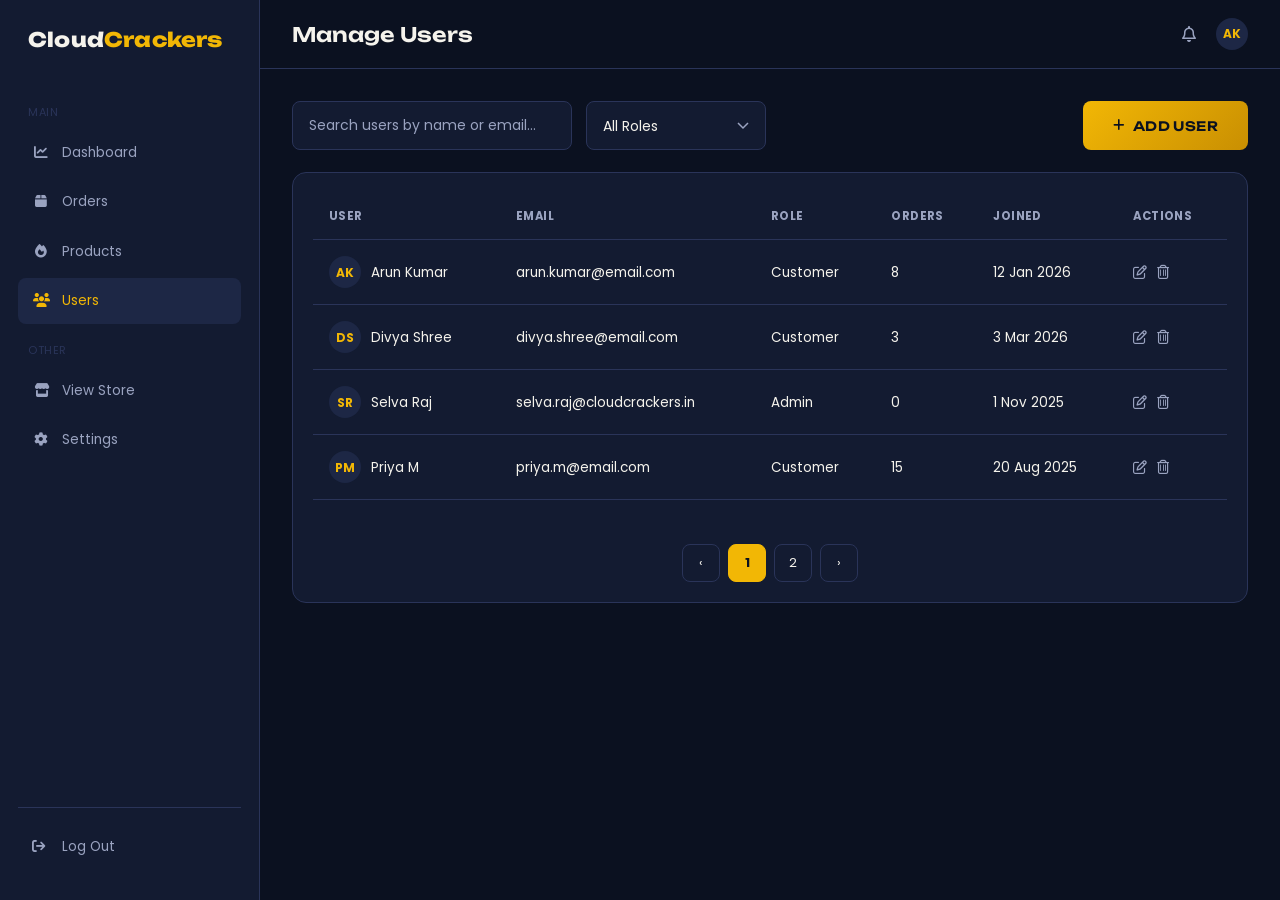
==== frontend/pages/admin-users.html @ 6814dc32 "first" ====
<!DOCTYPE html>
<html lang="en">
<head>
    <meta charset="UTF-8">
    <meta name="viewport" content="width=device-width, initial-scale=1.0">
    <title>Users | CloudCrackers Admin</title>
    <link rel="stylesheet" href="../css/style.css">
    <link rel="preconnect" href="https://fonts.googleapis.com">
    <link rel="preconnect" href="https://fonts.gstatic.com" crossorigin>
    <link href="https://fonts.googleapis.com/css2?family=Poppins:wght@300;400;500;600;700&family=Unbounded:wght@400;600;800&display=swap" rel="stylesheet">
    <link rel="stylesheet" href="https://cdnjs.cloudflare.com/ajax/libs/font-awesome/6.6.0/css/all.min.css">
    <link rel="icon" href="../icons/favicon.ico">
</head>
<body>
    <div class="admin-body">
        <aside class="admin-sidebar">
            <a href="admin-dashboard.html"><span class="logo-text">Cloud<em>Crackers</em></span></a>
            <nav class="admin-nav">
                <div class="nav-label">Main</div>
                <a href="admin-dashboard.html" class=""><i class="fa-solid fa-chart-line"></i> Dashboard</a>
                <a href="admin-orders.html" class=""><i class="fa-solid fa-box"></i> Orders</a>
                <a href="admin-products.html" class=""><i class="fa-solid fa-fire"></i> Products</a>
                <a href="admin-users.html" class="active"><i class="fa-solid fa-users"></i> Users</a>
                <div class="nav-label">Other</div>
                <a href="../index.html"><i class="fa-solid fa-store"></i> View Store</a>
                <a href="#"><i class="fa-solid fa-gear"></i> Settings</a>
            </nav>
            <div class="admin-sidebar-foot">
                <div class="profile-nav"><a href="login.html"><i class="fa-solid fa-arrow-right-from-bracket"></i> Log Out</a></div>
            </div>
        </aside>

        <main class="admin-main">
            <div class="admin-topbar">
                <h1>Manage Users</h1>
                <div class="admin-topbar-right">
                    <i class="fa-regular fa-bell" style="color:var(--muted);"></i>
                    <div class="table-avatar">AK</div>
                </div>
            </div>
            <div class="admin-content">
                <div class="search-filter-bar">
                    <input class="form-control" type="text" placeholder="Search users by name or email...">
                    <select class="form-control"><option>All Roles</option><option>Customer</option><option>Admin</option></select>
                    <button class="btn btn-primary" style="margin-left:auto;"><i class="fa-solid fa-plus"></i> Add User</button>
                </div>

                <div class="card">
                    <table class="data-table">
                        <thead><tr><th>User</th><th>Email</th><th>Role</th><th>Orders</th><th>Joined</th><th>Actions</th></tr></thead>
                        <tbody>
                            <tr>
                                <td><div class="table-user"><div class="table-avatar">AK</div> Arun Kumar</div></td>
                                <td>arun.kumar@email.com</td><td>Customer</td><td>8</td><td>12 Jan 2026</td>
                                <td><div class="table-actions"><button><i class="fa-regular fa-pen-to-square"></i></button><button class="danger"><i class="fa-regular fa-trash-can"></i></button></div></td>
                            </tr>
                            <tr>
                                <td><div class="table-user"><div class="table-avatar">DS</div> Divya Shree</div></td>
                                <td>divya.shree@email.com</td><td>Customer</td><td>3</td><td>3 Mar 2026</td>
                                <td><div class="table-actions"><button><i class="fa-regular fa-pen-to-square"></i></button><button class="danger"><i class="fa-regular fa-trash-can"></i></button></div></td>
                            </tr>
                            <tr>
                                <td><div class="table-user"><div class="table-avatar">SR</div> Selva Raj</div></td>
                                <td>selva.raj@cloudcrackers.in</td><td>Admin</td><td>0</td><td>1 Nov 2025</td>
                                <td><div class="table-actions"><button><i class="fa-regular fa-pen-to-square"></i></button><button class="danger"><i class="fa-regular fa-trash-can"></i></button></div></td>
                            </tr>
                            <tr>
                                <td><div class="table-user"><div class="table-avatar">PM</div> Priya M</div></td>
                                <td>priya.m@email.com</td><td>Customer</td><td>15</td><td>20 Aug 2025</td>
                                <td><div class="table-actions"><button><i class="fa-regular fa-pen-to-square"></i></button><button class="danger"><i class="fa-regular fa-trash-can"></i></button></div></td>
                            </tr>
                        </tbody>
                    </table>
                    <div class="pagination"><a href="#">‹</a><span class="active">1</span><a href="#">2</a><a href="#">›</a></div>
                </div>
            </div>
        </main>
    </div>
</body>
</html>
---- frontend/css/style.css ----
/* ==========================================================================
   CloudCrackers — Style System
   Theme: "Night Sky + Marigold Spark"
   Night-sky base (fireworks only shine in the dark) + marigold gold as the
   one premium accent. Ember-pink and spark-cyan are reserved for small,
   deliberate bursts of celebration — never both at once in one component.
   Signature element: a radiating "burst" motif — drawn once as raw SVG
   rays in the hero, then echoed small in icons, badges and hovers.
   ========================================================================== */

:root {
    --sky-900: #0B1120;
    --sky-800: #131B31;
    --sky-700: #1D2745;
    --sky-line: #2A3459;

    --gold: #F2B705;
    --gold-deep: #C98F02;
    --ember: #FF4D6D;
    --spark-cyan: #4DD0E1;

    --paper: #F5F3EC;
    --ink: #0B1120;
    --muted: #9AA3C0;

    --font-display: 'Unbounded', 'Poppins', sans-serif;
    --font-body: 'Poppins', sans-serif;

    --container: 1240px;
    --radius-sm: 8px;
    --radius-md: 14px;
    --radius-lg: 24px;
}

* { margin: 0; padding: 0; box-sizing: border-box; }
html { scroll-behavior: smooth; }

body {
    font-family: var(--font-body);
    background: var(--sky-900);
    color: var(--paper);
    line-height: 1.6;
    -webkit-font-smoothing: antialiased;
}

a { text-decoration: none; color: inherit; }
ul { list-style: none; }
img { max-width: 100%; display: block; }
button { font-family: inherit; cursor: pointer; border: none; background: none; }

.container { max-width: var(--container); margin: 0 auto; padding: 0 24px; }
:focus-visible { outline: 2px solid var(--gold); outline-offset: 2px; }

@media (prefers-reduced-motion: reduce) {
    *, .burst-rays, .star { animation: none !important; transition: none !important; }
}

h1, h2, h3, h4 {
    font-family: var(--font-display);
    font-weight: 600;
    color: var(--paper);
    line-height: 1.25;
}

.eyebrow {
    display: inline-block;
    font-family: var(--font-display);
    font-size: 12px;
    font-weight: 600;
    letter-spacing: 1.4px;
    text-transform: uppercase;
    color: var(--gold);
    margin-bottom: 12px;
}

.eyebrow-light { color: var(--sky-900); }
.muted-text { color: var(--muted); font-size: 13.5px; }

/* ==========================================================================
   Announcement bar
   ========================================================================== */

.announcement-bar {
    background: linear-gradient(90deg, #0B1120 0%, #171F3B 50%, #0B1120 100%);
    border-bottom: 1px solid var(--sky-line);
    font-size: 13.5px;
    color: var(--muted);
}

.announcement-bar .container {
    display: flex; align-items: center; justify-content: space-between;
    padding-top: 10px; padding-bottom: 10px; flex-wrap: wrap; gap: 8px;
}

.announcement-left { display: flex; align-items: center; gap: 8px; color: var(--gold); font-weight: 600; }
.announcement-right { display: flex; align-items: center; gap: 28px; }
.announcement-item { display: flex; align-items: center; gap: 8px; }
.announcement-item i { color: var(--spark-cyan); font-size: 13px; }

@keyframes burst-pulse {
    0%, 100% { text-shadow: 0 0 0 rgba(242, 183, 5, 0); }
    50% { text-shadow: 0 0 10px rgba(242, 183, 5, 0.75); }
}
.announcement-left .fa-fire { animation: burst-pulse 2.4s ease-in-out infinite; }

/* ==========================================================================
   Navbar
   ========================================================================== */

.navbar { background: var(--sky-900); position: sticky; top: 0; z-index: 100; border-bottom: 1px solid var(--sky-line); }
.navbar .container { display: flex; align-items: center; justify-content: space-between; gap: 32px; padding: 14px 24px; }

.logo-text {
    font-family: var(--font-display);
    font-size: 20px;
    font-weight: 800;
    color: var(--paper);
    letter-spacing: 0.2px;
}
.logo-text em { font-style: normal; color: var(--gold); }

.nav-links {
    display: flex; align-items: center; gap: 32px;
    font-family: var(--font-display); font-size: 13px; font-weight: 600;
    letter-spacing: 0.4px; text-transform: uppercase;
    flex: 1; justify-content: center;
}

.nav-links a { position: relative; padding: 6px 0; color: var(--paper); transition: color 0.2s ease; }
.nav-links a::after {
    content: ''; position: absolute; left: 0; bottom: -2px; width: 0; height: 2px;
    background: linear-gradient(90deg, var(--gold), var(--ember)); transition: width 0.25s ease;
}
.nav-links a:hover, .nav-links a.active { color: var(--gold); }
.nav-links a:hover::after, .nav-links a.active::after { width: 100%; }

.search-box {
    display: flex; align-items: center; background: var(--sky-800);
    border: 1px solid var(--sky-line); border-radius: 999px;
    padding: 6px 6px 6px 18px; min-width: 220px; transition: border-color 0.2s ease;
}
.search-box:focus-within { border-color: var(--gold); }
.search-box input { background: transparent; border: none; color: var(--paper); font-size: 13px; flex: 1; outline: none; }
.search-box input::placeholder { color: var(--muted); }
.search-box button {
    background: var(--gold); color: var(--ink); width: 32px; height: 32px; border-radius: 50%;
    display: flex; align-items: center; justify-content: center; font-size: 13px;
    transition: transform 0.2s ease, background 0.2s ease;
}
.search-box button:hover { background: var(--spark-cyan); transform: rotate(90deg); }

.nav-icons { display: flex; align-items: center; gap: 22px; font-size: 18px; }
.nav-icons a { position: relative; display: inline-flex; color: var(--paper); transition: color 0.2s ease, transform 0.2s ease; }
.nav-icons a:hover { color: var(--gold); transform: translateY(-2px); }

.cart-count {
    position: absolute; top: -8px; right: -10px; background: var(--ember); color: var(--paper);
    font-size: 10px; font-weight: 700; min-width: 17px; height: 17px; border-radius: 50%;
    display: flex; align-items: center; justify-content: center; font-family: var(--font-body);
}

/* ==========================================================================
   Hero — the signature moment
   ========================================================================== */

.hero {
    position: relative;
    overflow: hidden;
    padding: 110px 0 90px;
    background: radial-gradient(ellipse at 50% -10%, #1B2547 0%, var(--sky-900) 60%);
}

.hero-sky { position: absolute; inset: 0; z-index: 0; }

.star {
    position: absolute; width: 3px; height: 3px; background: var(--paper);
    border-radius: 50%; opacity: 0.6; animation: twinkle 3s ease-in-out infinite;
}
@keyframes twinkle { 0%, 100% { opacity: 0.2; } 50% { opacity: 0.9; } }
.s1 { top: 12%; left: 8%; animation-delay: 0s; }
.s2 { top: 22%; left: 22%; animation-delay: 0.4s; }
.s3 { top: 8%; left: 40%; animation-delay: 0.8s; }
.s4 { top: 30%; left: 65%; animation-delay: 1.1s; }
.s5 { top: 14%; left: 82%; animation-delay: 1.6s; }
.s6 { top: 44%; left: 92%; animation-delay: 0.3s; }
.s7 { top: 50%; left: 5%; animation-delay: 1.9s; }
.s8 { top: 6%; left: 60%; animation-delay: 2.3s; }

.burst { position: absolute; width: 260px; height: 260px; opacity: 0.5; }
.burst-a { top: -40px; right: 6%; }
.burst-b { bottom: -60px; left: 4%; width: 200px; height: 200px; opacity: 0.35; }

.burst-rays line { stroke: var(--gold); stroke-width: 2; stroke-linecap: round; transform-origin: 100px 100px; }
.burst-rays.cyan line { stroke: var(--spark-cyan); }

.burst-rays line { animation: ray-fire 3.6s ease-out infinite; }
@keyframes ray-fire {
    0% { transform: scale(0.3); opacity: 0; }
    35% { opacity: 1; }
    100% { transform: scale(1); opacity: 0; }
}
.burst-a .burst-rays line { animation-delay: 0s; }
.burst-b .burst-rays line { animation-delay: 1.6s; }

.hero-content { position: relative; z-index: 1; text-align: center; max-width: 720px; margin: 0 auto; }

.hero h1 {
    font-size: clamp(38px, 5.5vw, 62px);
    letter-spacing: -0.5px;
    margin-bottom: 20px;
}
.hero h1 .highlight { color: var(--gold); }

.hero-sub { color: var(--muted); font-size: 16px; max-width: 520px; margin: 0 auto 34px; }

.hero-actions { display: flex; gap: 16px; justify-content: center; flex-wrap: wrap; margin-bottom: 56px; }

.hero-stats { display: flex; justify-content: center; gap: 48px; flex-wrap: wrap; }
.hero-stats div { display: flex; flex-direction: column; align-items: center; }
.hero-stats strong { font-family: var(--font-display); font-size: 22px; color: var(--gold); }
.hero-stats span { font-size: 12px; color: var(--muted); text-transform: uppercase; letter-spacing: 0.4px; margin-top: 4px; }

/* ==========================================================================
   Buttons
   ========================================================================== */

.btn {
    display: inline-flex; align-items: center; justify-content: center; gap: 8px;
    padding: 14px 30px; border-radius: var(--radius-sm);
    font-family: var(--font-display); font-size: 13px; font-weight: 600;
    letter-spacing: 0.4px; text-transform: uppercase;
    transition: transform 0.2s ease, box-shadow 0.2s ease, background 0.2s ease, color 0.2s ease;
}
.btn-primary { background: linear-gradient(135deg, var(--gold) 0%, var(--gold-deep) 100%); color: var(--ink); }
.btn-primary:hover { box-shadow: 0 0 0 3px rgba(242, 183, 5, 0.25); transform: translateY(-2px); }
.btn-outline { background: transparent; border: 1px solid var(--sky-line); color: var(--paper); }
.btn-outline:hover { border-color: var(--gold); color: var(--gold); }
.btn-sm { padding: 8px 16px; font-size: 11px; }
.btn-block { width: 100%; }

.btn:disabled,
.btn.is-loading {
    opacity: 0.7; cursor: not-allowed; pointer-events: none;
}
.btn.is-loading { color: transparent; position: relative; }
.btn.is-loading::after {
    content: ''; position: absolute; width: 16px; height: 16px;
    border: 2px solid rgba(11,17,32,0.35); border-top-color: var(--ink);
    border-radius: 50%; animation: btn-spin 0.7s linear infinite;
}
.btn-outline.is-loading::after, .btn-secondary.is-loading::after {
    border: 2px solid rgba(245,243,236,0.25); border-top-color: var(--paper);
}
@keyframes btn-spin { to { transform: rotate(360deg); } }

/* ==========================================================================
   Generic section head
   ========================================================================== */

.section { padding: 90px 0; }
.section-head { text-align: center; max-width: 560px; margin: 0 auto 48px; }

/* ==========================================================================
   Categories
   ========================================================================== */

.category-grid {
    display: grid; grid-template-columns: repeat(6, 1fr); gap: 18px;
}

.cat-card {
    background: var(--sky-800); border: 1px solid var(--sky-line); border-radius: var(--radius-md);
    padding: 30px 12px; display: flex; flex-direction: column; align-items: center; gap: 14px;
    text-align: center; transition: transform 0.25s ease, border-color 0.25s ease, box-shadow 0.25s ease;
}
.cat-card i { font-size: 26px; color: var(--gold); }
.cat-card span { font-family: var(--font-display); font-size: 12.5px; font-weight: 600; }
.cat-card:hover { transform: translateY(-6px); border-color: var(--gold); box-shadow: 0 14px 28px rgba(0,0,0,0.35); }

/* ==========================================================================
   Offer banner
   ========================================================================== */

.offer-banner {
    background: linear-gradient(120deg, var(--gold) 0%, #FFDD66 100%);
    color: var(--ink);
}
.offer-inner { display: flex; align-items: center; justify-content: space-between; padding: 60px 24px; gap: 32px; flex-wrap: wrap; }
.offer-text h2 { color: var(--ink); font-size: 34px; margin: 8px 0 14px; }
.offer-text p { margin-bottom: 22px; max-width: 420px; color: rgba(11,17,32,0.75); }
.offer-inner .btn-primary { background: var(--ink); color: var(--paper); }
.offer-inner .btn-primary:hover { box-shadow: 0 0 0 3px rgba(11,17,32,0.2); }

.offer-badge {
    width: 150px; height: 150px; border-radius: 50%; background: var(--ink); color: var(--gold);
    display: flex; flex-direction: column; align-items: center; justify-content: center;
    border: 4px dashed var(--paper); flex-shrink: 0;
}
.offer-percent { font-family: var(--font-display); font-size: 36px; font-weight: 800; }
.offer-label { font-size: 12px; letter-spacing: 2px; }

/* ==========================================================================
   Product cards
   ========================================================================== */

.product-grid { display: grid; grid-template-columns: repeat(4, 1fr); gap: 20px; }

.card {
    background: var(--sky-800); border: 1px solid var(--sky-line); border-radius: var(--radius-md);
    padding: 20px; transition: transform 0.25s ease, border-color 0.25s ease, box-shadow 0.25s ease;
}
.card:hover { transform: translateY(-4px); border-color: var(--gold); box-shadow: 0 12px 28px rgba(0,0,0,0.35); }

.product-card { position: relative; }
.product-card .badge {
    position: absolute; top: 16px; left: 16px; background: var(--ember); color: var(--paper);
    font-size: 10.5px; font-weight: 700; padding: 4px 10px; border-radius: 999px;
    text-transform: uppercase; letter-spacing: 0.3px;
}

.product-thumb {
    background: var(--sky-700); border-radius: var(--radius-sm); height: 140px;
    display: flex; align-items: center; justify-content: center; margin-bottom: 16px;
}
.product-thumb i { font-size: 36px; color: var(--gold); }

.product-card h3 { font-size: 15px; margin-bottom: 4px; }

.product-foot { display: flex; align-items: center; justify-content: space-between; margin-top: 16px; }
.price { font-family: var(--font-display); color: var(--gold); font-weight: 600; }

/* ==========================================================================
   About
   ========================================================================== */

.about-inner { display: grid; grid-template-columns: 1.1fr 0.9fr; gap: 48px; align-items: center; }
.about-text p { color: var(--muted); margin: 16px 0 22px; max-width: 460px; }
.about-points li { display: flex; align-items: center; gap: 10px; margin-bottom: 12px; font-size: 14.5px; }
.about-points i { color: var(--gold); }

.about-visual { display: flex; justify-content: center; }
.about-orb {
    width: 260px; height: 260px; border-radius: 50%;
    background: radial-gradient(circle at 35% 30%, var(--gold) 0%, var(--gold-deep) 40%, var(--sky-800) 75%);
    box-shadow: 0 0 60px rgba(242,183,5,0.25);
}

/* ==========================================================================
   Footer
   ========================================================================== */

.site-footer { background: var(--sky-800); border-top: 1px solid var(--sky-line); padding-top: 60px; }
.footer-grid { display: grid; grid-template-columns: 1.4fr 1fr 1fr 1fr; gap: 32px; padding-bottom: 40px; }
.footer-brand p { color: var(--muted); font-size: 13.5px; margin-top: 12px; max-width: 260px; }
.footer-col h4 { font-size: 13px; margin-bottom: 16px; text-transform: uppercase; letter-spacing: 0.5px; }
.footer-col a, .footer-col p { display: block; color: var(--muted); font-size: 13.5px; margin-bottom: 10px; }
.footer-col a:hover { color: var(--gold); }
.footer-bottom {
    border-top: 1px solid var(--sky-line); padding: 20px 24px; text-align: center;
    color: var(--muted); font-size: 12.5px;
}

/* ==========================================================================
   Responsive
   ========================================================================== */

@media (max-width: 1100px) {
    .category-grid { grid-template-columns: repeat(3, 1fr); }
    .product-grid { grid-template-columns: repeat(2, 1fr); }
    .footer-grid { grid-template-columns: 1fr 1fr; }
}

@media (max-width: 1024px) {
    .announcement-right { gap: 16px; }
    .search-box { min-width: 160px; }
    .about-inner { grid-template-columns: 1fr; text-align: center; }
    .about-points li { justify-content: center; }
    .about-text p { margin-left: auto; margin-right: auto; }
}

@media (max-width: 860px) {
    .announcement-bar .announcement-right { display: none; }
    .navbar .container { flex-wrap: wrap; row-gap: 12px; }
    .nav-links { order: 3; width: 100%; justify-content: flex-start; gap: 20px; overflow-x: auto; flex: none; }
    .search-box { order: 2; min-width: 0; flex: 1; }
    .offer-inner { flex-direction: column; text-align: center; }
}

@media (max-width: 480px) {
    .announcement-left span { display: none; }
    .nav-icons { gap: 14px; }
    .category-grid { grid-template-columns: repeat(2, 1fr); }
    .product-grid { grid-template-columns: 1fr; }
    .footer-grid { grid-template-columns: 1fr; text-align: center; }
    .about-points li { justify-content: center; }
    .hero { padding: 80px 0 60px; }
}

/* ==========================================================================
   PAGE COMPONENTS — Auth, Forms, Products, Cart, Checkout, Profile, Orders
   ========================================================================== */

/* ---- Breadcrumb ---- */
.breadcrumb { display: flex; align-items: center; gap: 8px; font-size: 12.5px; color: var(--muted); padding: 22px 0; }
.breadcrumb a:hover { color: var(--gold); }
.breadcrumb .sep { opacity: 0.5; }
.breadcrumb .current { color: var(--paper); }

/* ---- Page header ---- */
.page-header { padding: 10px 0 36px; }
.page-header h1 { font-size: 30px; }
.page-header p { color: var(--muted); margin-top: 8px; }

/* ---- Forms ---- */
.form-group { margin-bottom: 22px; }
.form-group label {
    display: block; font-size: 13px; font-weight: 600; margin-bottom: 8px;
    font-family: var(--font-display); letter-spacing: 0.2px;
}
.form-control {
    width: 100%; background: var(--sky-800); border: 1px solid var(--sky-line);
    border-radius: var(--radius-sm); padding: 13px 16px; color: var(--paper);
    font-size: 14px; font-family: var(--font-body);
    transition: border-color 0.2s ease, box-shadow 0.2s ease;
}
.form-control::placeholder { color: var(--muted); }
.form-control:focus {
    outline: none; border-color: var(--gold);
    box-shadow: 0 0 0 3px rgba(242, 183, 5, 0.18);
}
.form-row { display: grid; grid-template-columns: 1fr 1fr; gap: 16px; }
.form-hint { font-size: 12px; color: var(--muted); margin-top: 6px; }
.form-check { display: flex; align-items: center; gap: 8px; font-size: 13.5px; color: var(--muted); }
.form-check input { accent-color: var(--gold); width: 16px; height: 16px; }
.form-check input:focus-visible { outline: 2px solid var(--gold); outline-offset: 3px; }

textarea.form-control { resize: vertical; min-height: 100px; }

/* Field wrapper with leading icon + trailing password toggle */
.input-group { position: relative; }
.input-group .form-control { padding-left: 42px; }
.input-group .input-icon {
    position: absolute; left: 15px; top: 50%; transform: translateY(-50%);
    color: var(--muted); font-size: 14px; pointer-events: none;
}
.input-group .input-toggle {
    position: absolute; right: 14px; top: 50%; transform: translateY(-50%);
    color: var(--muted); font-size: 14px; cursor: pointer; background: none; border: none;
    padding: 4px; display: flex;
}
.input-group .input-toggle:hover,
.input-group .input-toggle:focus-visible { color: var(--gold); }

/* Error state */
.form-control.is-invalid { border-color: var(--ember); }
.form-control.is-invalid:focus { box-shadow: 0 0 0 3px rgba(255, 77, 109, 0.18); }
.field-error {
    display: flex; align-items: center; gap: 6px;
    font-size: 12px; color: var(--ember); margin-top: 6px;
}
.field-error i { font-size: 11px; }

select.form-control {
    appearance: none;
    background-image: url("data:image/svg+xml,%3Csvg xmlns='http://www.w3.org/2000/svg' width='12' height='8'%3E%3Cpath d='M1 1l5 5 5-5' stroke='%239AA3C0' stroke-width='1.5' fill='none'/%3E%3C/svg%3E");
    background-repeat: no-repeat;
    background-position: right 16px center;
    padding-right: 40px;
}

/* ---- Auth split layout (login / register) ---- */
.auth-page { min-height: 80vh; display: flex; align-items: stretch; }
.auth-visual {
    flex: 1; background: radial-gradient(ellipse at 30% 20%, #1B2547 0%, var(--sky-900) 65%);
    display: flex; align-items: center; justify-content: center; position: relative; overflow: hidden;
    padding: 60px;
}
.auth-visual h2 { font-size: 32px; max-width: 380px; text-align: center; }
.auth-visual .highlight { color: var(--gold); }
.auth-form-side { flex: 1; display: flex; align-items: center; justify-content: center; padding: 60px 40px; }
.auth-card { width: 100%; max-width: 420px; }

.auth-brand { display: flex; align-items: center; gap: 10px; margin-bottom: 34px; }
.auth-brand .logo-text { display: block; }

.auth-card h1 { font-size: 26px; margin-bottom: 6px; }
.auth-card > p.muted-text { margin-bottom: 28px; }

.form-hint-row { display: flex; align-items: center; justify-content: space-between; margin-top: 12px; }
.link-secondary { color: var(--muted); font-size: 13px; text-decoration: underline; text-underline-offset: 2px; }
.link-secondary:hover, .link-secondary:focus-visible { color: var(--gold); }

.auth-divider { display: flex; align-items: center; gap: 12px; color: var(--muted); font-size: 12px; margin: 24px 0; }
.auth-divider::before, .auth-divider::after { content: ''; flex: 1; height: 1px; background: var(--sky-line); }

.auth-social { display: flex; gap: 12px; margin-bottom: 24px; }
.auth-social .btn i.fa-google { color: #EA4335; }
.auth-social .btn i.fa-facebook { color: #1877F2; }

.auth-security { display: flex; align-items: center; justify-content: center; gap: 8px; font-size: 12px; color: var(--muted); margin-top: 22px; }
.auth-security i { color: var(--gold); font-size: 12px; }

.auth-switch { text-align: center; font-size: 13.5px; color: var(--muted); margin-top: 22px; }
.auth-switch a { color: var(--gold); font-weight: 600; }

/* ---- Products page: filter sidebar + grid ---- */
.products-layout { display: grid; grid-template-columns: 260px 1fr; gap: 32px; padding: 20px 0 80px; }
.filter-panel { background: var(--sky-800); border: 1px solid var(--sky-line); border-radius: var(--radius-md); padding: 22px; height: fit-content; position: sticky; top: 90px; }
.filter-panel h4 { font-size: 13px; text-transform: uppercase; letter-spacing: 0.5px; margin: 20px 0 12px; }
.filter-panel h4:first-child { margin-top: 0; }
.filter-option { display: flex; align-items: center; gap: 10px; font-size: 13.5px; color: var(--muted); margin-bottom: 10px; }
.filter-option input { accent-color: var(--gold); }
.price-range { display: flex; align-items: center; gap: 8px; }
.price-range input { width: 100%; }

.toolbar { display: flex; align-items: center; justify-content: space-between; margin-bottom: 24px; flex-wrap: wrap; gap: 12px; }
.results-count { font-size: 13.5px; color: var(--muted); }
.sort-select { width: auto; min-width: 180px; }

.products-grid-page { display: grid; grid-template-columns: repeat(3, 1fr); gap: 20px; }

.pagination { display: flex; justify-content: center; gap: 8px; margin-top: 44px; }
.pagination a, .pagination span {
    width: 38px; height: 38px; display: flex; align-items: center; justify-content: center;
    border-radius: var(--radius-sm); border: 1px solid var(--sky-line); font-size: 13px; color: var(--paper);
    transition: all 0.2s ease;
}
.pagination a:hover, .pagination .active { background: var(--gold); border-color: var(--gold); color: var(--ink); font-weight: 700; }

/* ---- Product details ---- */
.pd-layout { display: grid; grid-template-columns: 1fr 1fr; gap: 48px; padding: 20px 0 80px; }
.pd-gallery-main { background: var(--sky-800); border: 1px solid var(--sky-line); border-radius: var(--radius-lg); height: 420px; display: flex; align-items: center; justify-content: center; margin-bottom: 14px; }
.pd-gallery-main i { font-size: 90px; color: var(--gold); }
.pd-thumbs { display: flex; gap: 10px; }
.pd-thumbs div { width: 70px; height: 70px; border-radius: var(--radius-sm); background: var(--sky-800); border: 1px solid var(--sky-line); display: flex; align-items: center; justify-content: center; cursor: pointer; }
.pd-thumbs div.active, .pd-thumbs div:hover { border-color: var(--gold); }
.pd-thumbs i { color: var(--gold); font-size: 20px; }

.pd-info h1 { font-size: 28px; margin-bottom: 10px; }
.pd-rating { display: flex; align-items: center; gap: 8px; color: var(--gold); font-size: 13.5px; margin-bottom: 16px; }
.pd-rating span { color: var(--muted); }
.pd-price-row { display: flex; align-items: center; gap: 14px; margin-bottom: 20px; }
.pd-price-row .price { font-size: 28px; }
.pd-price-row .price-old { color: var(--muted); text-decoration: line-through; font-size: 16px; }
.pd-desc { color: var(--muted); margin-bottom: 24px; }
.pd-qty-row { display: flex; align-items: center; gap: 16px; margin-bottom: 24px; }

.qty-stepper { display: flex; align-items: center; border: 1px solid var(--sky-line); border-radius: var(--radius-sm); overflow: hidden; }
.qty-stepper button { width: 38px; height: 42px; color: var(--paper); font-size: 16px; }
.qty-stepper button:hover { background: var(--sky-700); color: var(--gold); }
.qty-stepper input { width: 46px; text-align: center; background: transparent; border: none; color: var(--paper); font-size: 14px; }

.pd-actions { display: flex; gap: 14px; margin-bottom: 26px; }
.pd-meta { border-top: 1px solid var(--sky-line); padding-top: 20px; }
.pd-meta li { display: flex; gap: 10px; font-size: 13.5px; color: var(--muted); margin-bottom: 10px; }
.pd-meta i { color: var(--gold); width: 16px; }

/* ---- Cart ---- */
.cart-layout { display: grid; grid-template-columns: 1fr 360px; gap: 32px; padding: 20px 0 80px; align-items: start; }
.cart-table { width: 100%; border-collapse: collapse; }
.cart-table th { text-align: left; font-size: 12px; text-transform: uppercase; letter-spacing: 0.4px; color: var(--muted); padding-bottom: 14px; border-bottom: 1px solid var(--sky-line); }
.cart-table td { padding: 18px 0; border-bottom: 1px solid var(--sky-line); vertical-align: middle; }
.cart-item-info { display: flex; align-items: center; gap: 14px; }
.cart-item-thumb { width: 60px; height: 60px; border-radius: var(--radius-sm); background: var(--sky-800); border: 1px solid var(--sky-line); display: flex; align-items: center; justify-content: center; flex-shrink: 0; }
.cart-item-thumb i { color: var(--gold); font-size: 20px; }
.cart-item-info h4 { font-size: 14px; margin-bottom: 4px; }
.cart-remove { color: var(--ember); font-size: 13px; }
.cart-remove:hover { text-decoration: underline; }

.order-summary { position: sticky; top: 90px; }
.summary-row { display: flex; justify-content: space-between; font-size: 14px; color: var(--muted); margin-bottom: 14px; }
.summary-row.total { color: var(--paper); font-weight: 700; font-size: 17px; border-top: 1px solid var(--sky-line); padding-top: 16px; margin-top: 6px; }
.summary-row.total .price { font-size: 20px; }
.promo-row { display: flex; gap: 10px; margin: 18px 0; }

.empty-state { text-align: center; padding: 80px 20px; color: var(--muted); }
.empty-state i { font-size: 48px; color: var(--sky-line); margin-bottom: 18px; }
.empty-state h3 { color: var(--paper); margin-bottom: 8px; }

/* ---- Checkout ---- */
.checkout-layout { display: grid; grid-template-columns: 1fr 380px; gap: 32px; padding: 20px 0 80px; align-items: start; }
.checkout-steps { display: flex; gap: 8px; margin-bottom: 32px; font-size: 12.5px; color: var(--muted); }
.checkout-steps span { display: flex; align-items: center; gap: 8px; }
.checkout-steps span.active { color: var(--gold); font-weight: 600; }
.step-num { width: 22px; height: 22px; border-radius: 50%; border: 1px solid var(--sky-line); display: flex; align-items: center; justify-content: center; font-size: 11px; }
.checkout-steps span.active .step-num { background: var(--gold); color: var(--ink); border-color: var(--gold); }
.checkout-section { margin-bottom: 30px; }
.checkout-section h3 { margin-bottom: 18px; }
.payment-options { display: grid; gap: 12px; }
.payment-option { display: flex; align-items: center; gap: 12px; border: 1px solid var(--sky-line); border-radius: var(--radius-sm); padding: 14px 16px; cursor: pointer; transition: border-color 0.2s ease; }
.payment-option:hover, .payment-option.selected { border-color: var(--gold); }
.payment-option input { accent-color: var(--gold); }
.mini-cart-item { display: flex; justify-content: space-between; font-size: 13.5px; color: var(--muted); margin-bottom: 12px; }

/* ---- Profile ---- */
.profile-layout { display: grid; grid-template-columns: 260px 1fr; gap: 32px; padding: 20px 0 80px; }
.profile-side { text-align: center; }
.profile-avatar { width: 96px; height: 96px; border-radius: 50%; background: linear-gradient(135deg, var(--gold), var(--ember)); display: flex; align-items: center; justify-content: center; font-family: var(--font-display); font-size: 30px; font-weight: 800; color: var(--ink); margin: 0 auto 16px; }
.profile-nav a { display: flex; align-items: center; gap: 12px; padding: 12px 14px; border-radius: var(--radius-sm); font-size: 13.5px; color: var(--muted); margin-bottom: 6px; }
.profile-nav a i { width: 18px; }
.profile-nav a.active, .profile-nav a:hover { background: var(--sky-800); color: var(--gold); }

/* ---- Orders ---- */
.order-card { display: flex; align-items: center; justify-content: space-between; flex-wrap: wrap; gap: 16px; margin-bottom: 16px; }
.order-card .order-id { font-family: var(--font-display); font-size: 14px; }
.order-card .order-date { color: var(--muted); font-size: 12.5px; margin-top: 4px; }

.status-pill { font-size: 11px; font-weight: 700; padding: 5px 14px; border-radius: var(--radius-full, 999px); text-transform: uppercase; letter-spacing: 0.3px; }
.status-pending { background: rgba(242,183,5,0.15); color: var(--gold); }
.status-processing { background: rgba(77,208,225,0.15); color: var(--spark-cyan); }
.status-delivered { background: rgba(61,220,151,0.15); color: #3DDC97; }
.status-cancelled { background: rgba(255,77,109,0.15); color: var(--ember); }

/* ---- Alerts ---- */
.alert { padding: 14px 18px; border-radius: var(--radius-sm); font-size: 13.5px; display: flex; align-items: center; gap: 10px; margin-bottom: 20px; }
.alert-success { background: rgba(61,220,151,0.12); color: #3DDC97; border: 1px solid rgba(61,220,151,0.3); }
.alert-error { background: rgba(255,77,109,0.12); color: var(--ember); border: 1px solid rgba(255,77,109,0.3); }
.alert-info { background: rgba(77,208,225,0.12); color: var(--spark-cyan); border: 1px solid rgba(77,208,225,0.3); }

/* ==========================================================================
   ADMIN LAYOUT
   ========================================================================== */

.admin-body { display: flex; min-height: 100vh; }

.admin-sidebar {
    width: 260px; background: var(--sky-800); border-right: 1px solid var(--sky-line);
    padding: 24px 18px; position: sticky; top: 0; height: 100vh; flex-shrink: 0;
    display: flex; flex-direction: column;
}
.admin-sidebar .logo-text { display: block; padding: 0 10px; margin-bottom: 30px; }
.admin-nav { flex: 1; }
.admin-nav a {
    display: flex; align-items: center; gap: 12px; padding: 12px 14px; border-radius: var(--radius-sm);
    font-size: 13.5px; color: var(--muted); margin-bottom: 4px; transition: all 0.2s ease;
}
.admin-nav a i { width: 18px; text-align: center; }
.admin-nav a:hover, .admin-nav a.active { background: var(--sky-700); color: var(--gold); }
.admin-nav .nav-label { font-size: 11px; text-transform: uppercase; letter-spacing: 0.5px; color: var(--sky-line); margin: 18px 10px 8px; }
.admin-sidebar-foot { border-top: 1px solid var(--sky-line); padding-top: 16px; margin-top: 16px; }

.admin-main { flex: 1; min-width: 0; }
.admin-topbar {
    display: flex; align-items: center; justify-content: space-between;
    padding: 18px 32px; border-bottom: 1px solid var(--sky-line); background: var(--sky-900);
    position: sticky; top: 0; z-index: 50;
}
.admin-topbar h1 { font-size: 20px; }
.admin-topbar-right { display: flex; align-items: center; gap: 20px; }
.admin-content { padding: 32px; }

.stat-grid { display: grid; grid-template-columns: repeat(4, 1fr); gap: 20px; margin-bottom: 32px; }
.stat-card { background: var(--sky-800); border: 1px solid var(--sky-line); border-radius: var(--radius-md); padding: 22px; }
.stat-card-top { display: flex; align-items: center; justify-content: space-between; margin-bottom: 14px; }
.stat-icon { width: 40px; height: 40px; border-radius: var(--radius-sm); display: flex; align-items: center; justify-content: center; font-size: 16px; }
.stat-icon.gold { background: rgba(242,183,5,0.15); color: var(--gold); }
.stat-icon.cyan { background: rgba(77,208,225,0.15); color: var(--spark-cyan); }
.stat-icon.ember { background: rgba(255,77,109,0.15); color: var(--ember); }
.stat-icon.green { background: rgba(61,220,151,0.15); color: #3DDC97; }
.stat-trend { font-size: 12px; font-weight: 600; }
.stat-trend.up { color: #3DDC97; }
.stat-trend.down { color: var(--ember); }
.stat-value { font-family: var(--font-display); font-size: 26px; font-weight: 700; margin-bottom: 4px; }
.stat-label { font-size: 12.5px; color: var(--muted); }

.data-table { width: 100%; border-collapse: collapse; }
.data-table th {
    text-align: left; font-size: 11.5px; text-transform: uppercase; letter-spacing: 0.4px;
    color: var(--muted); padding: 14px 16px; border-bottom: 1px solid var(--sky-line);
}
.data-table td { padding: 16px; border-bottom: 1px solid var(--sky-line); font-size: 13.5px; }
.data-table tr:hover td { background: var(--sky-700); }
.table-user { display: flex; align-items: center; gap: 10px; }
.table-avatar { width: 32px; height: 32px; border-radius: 50%; background: var(--sky-700); display: flex; align-items: center; justify-content: center; font-size: 12px; font-weight: 700; color: var(--gold); }
.table-actions { display: flex; gap: 10px; }
.table-actions button { color: var(--muted); font-size: 14px; }
.table-actions button:hover { color: var(--gold); }
.table-actions .danger:hover { color: var(--ember); }

.tabs { display: flex; gap: 6px; border-bottom: 1px solid var(--sky-line); margin-bottom: 24px; }
.tabs a { padding: 12px 18px; font-size: 13.5px; color: var(--muted); border-bottom: 2px solid transparent; }
.tabs a.active { color: var(--gold); border-color: var(--gold); }

.search-filter-bar { display: flex; gap: 14px; margin-bottom: 22px; flex-wrap: wrap; }
.search-filter-bar .form-control { max-width: 280px; }
.search-filter-bar select.form-control { max-width: 180px; }

/* ==========================================================================
   RESPONSIVE — page components
   ========================================================================== */

@media (max-width: 1100px) {
    .products-grid-page { grid-template-columns: repeat(2, 1fr); }
    .stat-grid { grid-template-columns: repeat(2, 1fr); }
}

@media (max-width: 1024px) {
    .auth-page { flex-direction: column; min-height: auto; }
    .auth-visual {
        flex: none; padding: 34px 24px; min-height: 0;
    }
    .auth-visual h2 { font-size: 22px; }
    .auth-visual .eyebrow { margin-bottom: 6px; }
    .auth-form-side { padding: 40px 24px; }
    .pd-layout { grid-template-columns: 1fr; }
    .cart-layout, .checkout-layout { grid-template-columns: 1fr; }
    .products-layout, .profile-layout { grid-template-columns: 1fr; }
    .filter-panel { position: static; }
}

@media (max-width: 860px) {
    .admin-sidebar { position: fixed; left: -280px; z-index: 200; transition: left 0.3s ease; box-shadow: 0 12px 28px rgba(0,0,0,0.35); }
    .admin-sidebar.open { left: 0; }
    .admin-content { padding: 20px; }
    .stat-grid { grid-template-columns: 1fr 1fr; }
    .form-row { grid-template-columns: 1fr; }
    .cart-table thead { display: none; }
    .cart-table, .cart-table tbody, .cart-table tr, .cart-table td { display: block; width: 100%; }
    .cart-table tr { border-bottom: 1px solid var(--sky-line); padding: 14px 0; }
    .cart-table td { border: none; padding: 6px 0; }
}

@media (max-width: 480px) {
    .products-grid-page { grid-template-columns: 1fr; }
    .stat-grid { grid-template-columns: 1fr; }
    .admin-topbar { padding: 14px 18px; }
    .admin-content { padding: 16px; }
    .pd-actions { flex-direction: column; }
    .pd-actions .btn { width: 100%; }
}
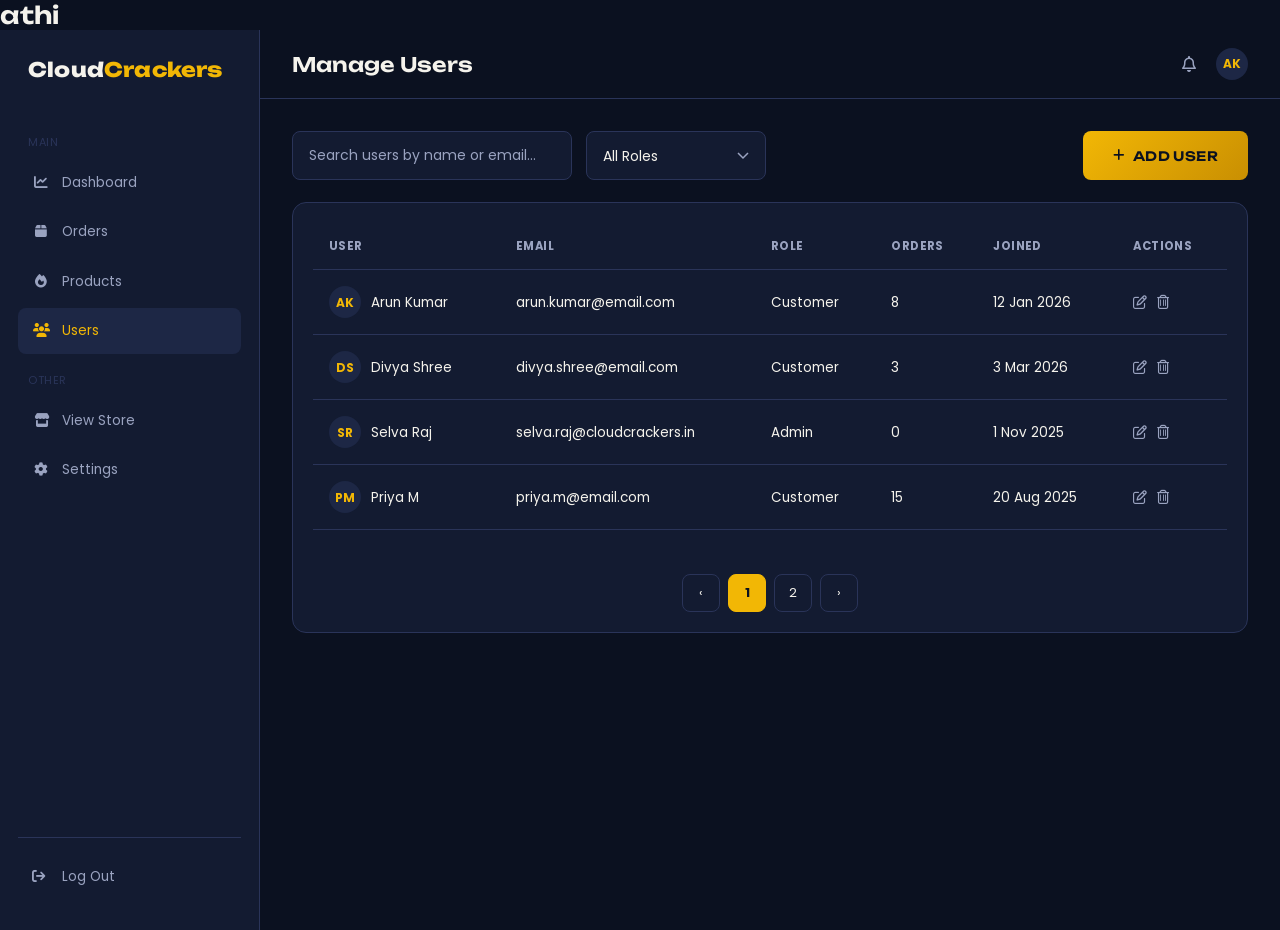
==== commit b8cb353f: "Update admin-users.html" ====
--- a/frontend/pages/admin-users.html
+++ b/frontend/pages/admin-users.html
@@ -10,6 +10,7 @@
     <link href="https://fonts.googleapis.com/css2?family=Poppins:wght@300;400;500;600;700&family=Unbounded:wght@400;600;800&display=swap" rel="stylesheet">
     <link rel="stylesheet" href="https://cdnjs.cloudflare.com/ajax/libs/font-awesome/6.6.0/css/all.min.css">
     <link rel="icon" href="../icons/favicon.ico">
+    <h2>athi</h2>
 </head>
 <body>
     <div class="admin-body">
@@ -77,4 +78,4 @@
         </main>
     </div>
 </body>
-</html>+</html>
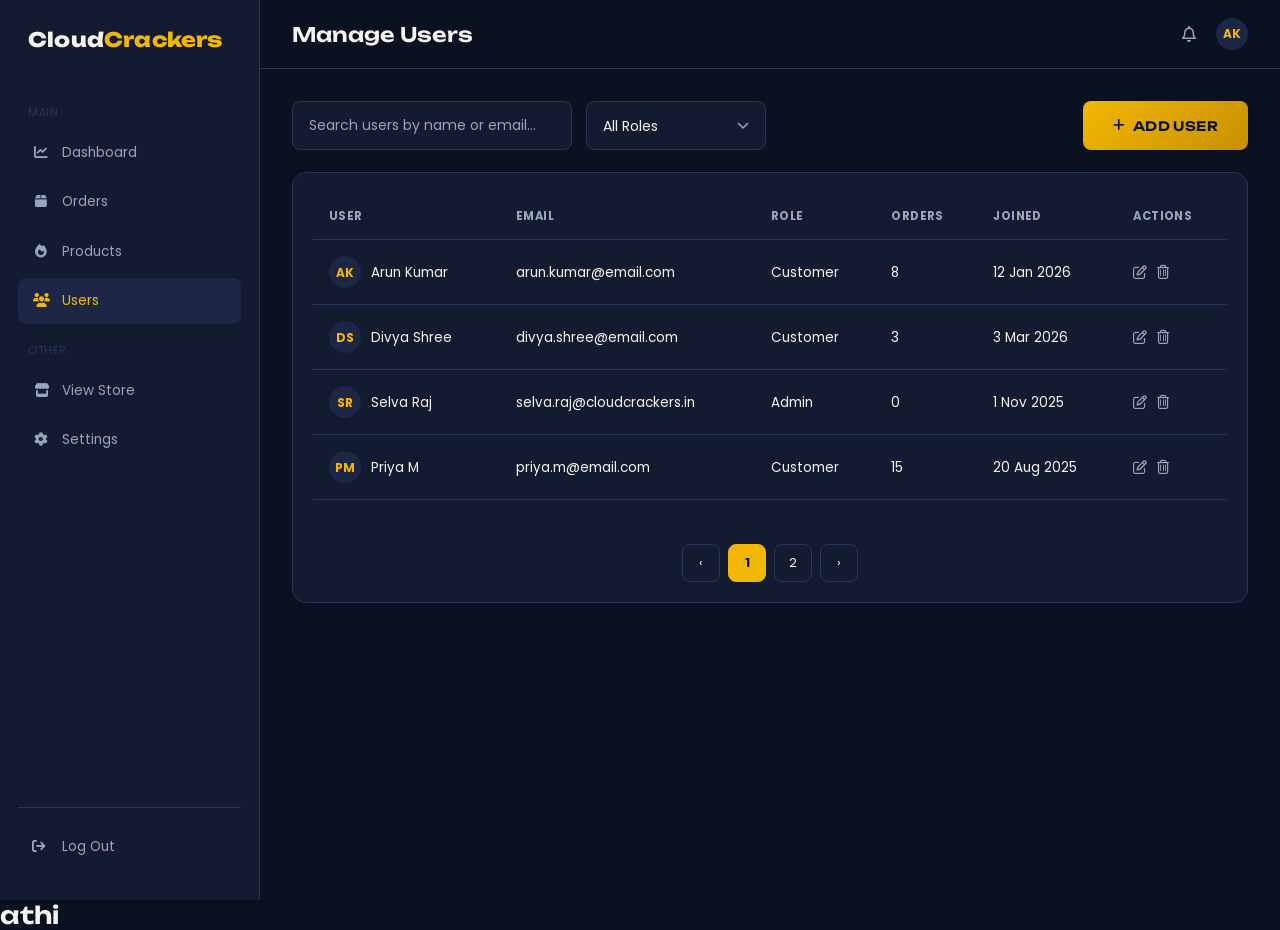
==== commit c1aa6950: "Update admin-users.html change" ====
--- a/frontend/pages/admin-users.html
+++ b/frontend/pages/admin-users.html
@@ -10,7 +10,7 @@
     <link href="https://fonts.googleapis.com/css2?family=Poppins:wght@300;400;500;600;700&family=Unbounded:wght@400;600;800&display=swap" rel="stylesheet">
     <link rel="stylesheet" href="https://cdnjs.cloudflare.com/ajax/libs/font-awesome/6.6.0/css/all.min.css">
     <link rel="icon" href="../icons/favicon.ico">
-    <h2>athi</h2>
+
 </head>
 <body>
     <div class="admin-body">
@@ -77,5 +77,6 @@
             </div>
         </main>
     </div>
+    <h2>athi</h2>
 </body>
 </html>
